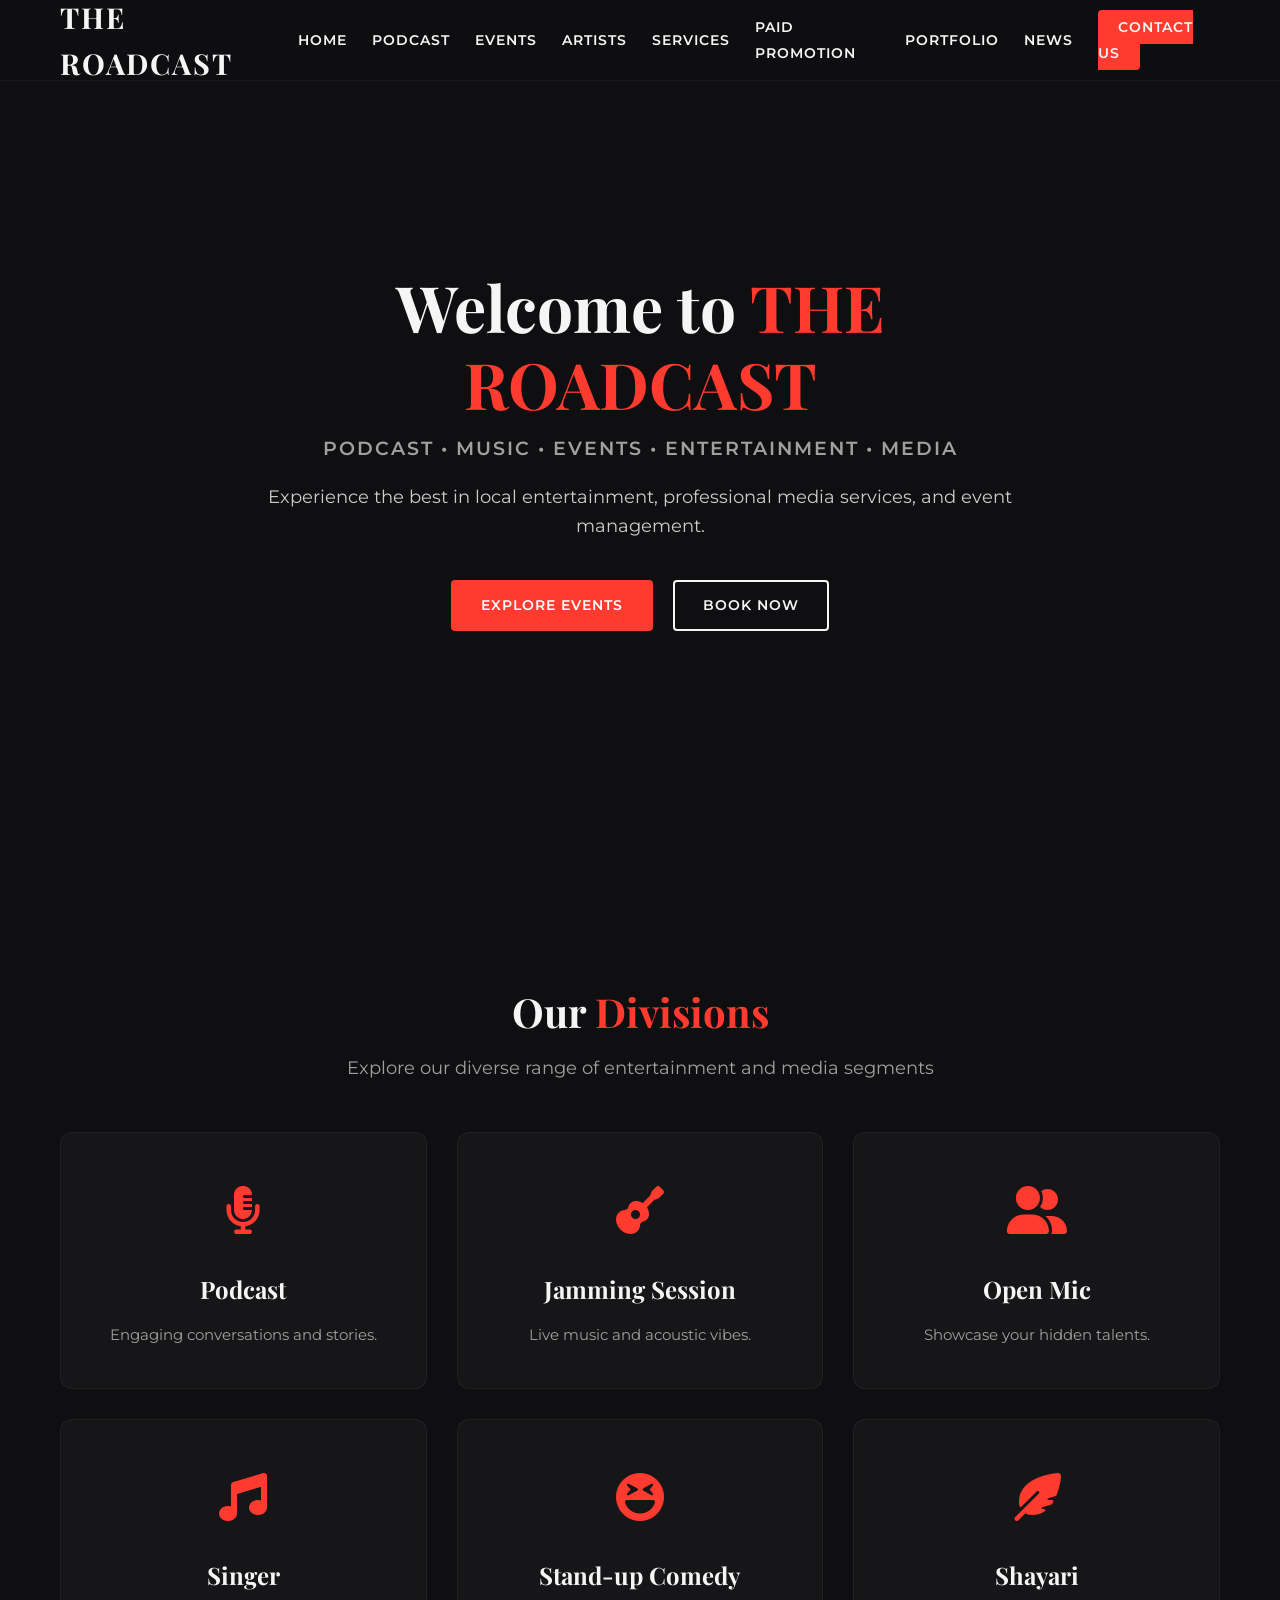
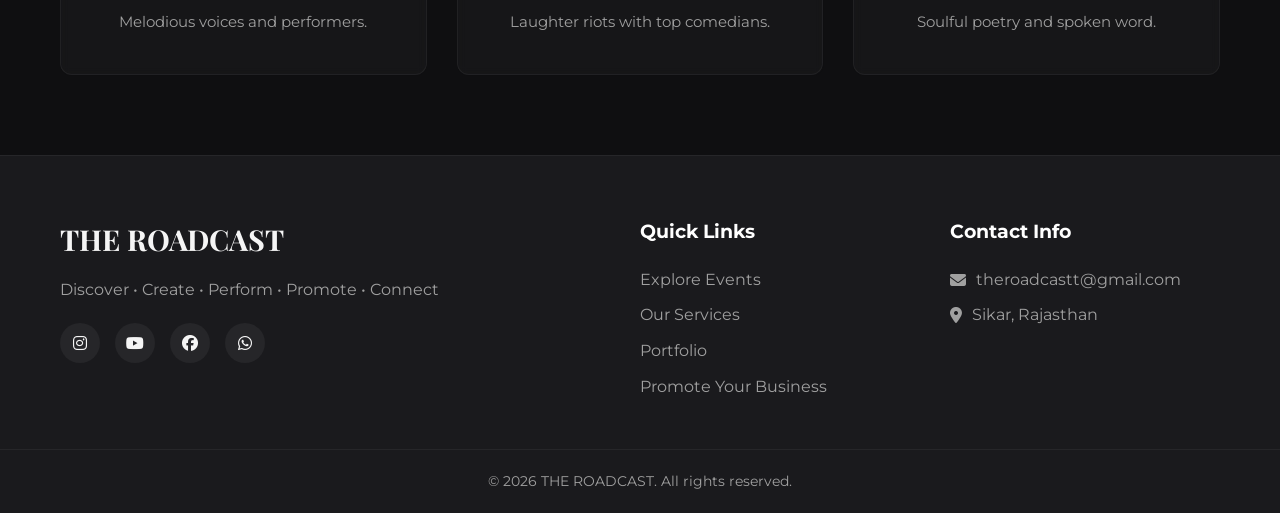
==== index.html @ bae83211 "Convert to static HTML for GitHub Pages hosting" ====
<!DOCTYPE html>
<html lang="en">
<head>
    <meta charset="UTF-8">
    <meta name="viewport" content="width=device-width, initial-scale=1.0">
    <title>THE ROADCAST | Podcast • Music • Events • Entertainment • Media</title>
    <!-- Fonts -->
    <link rel="preconnect" href="https://fonts.googleapis.com">
    <link rel="preconnect" href="https://fonts.gstatic.com" crossorigin>
    <link href="https://fonts.googleapis.com/css2?family=Montserrat:wght@400;600;800&family=Playfair+Display:ital,wght@0,700;1,700&display=swap" rel="stylesheet">
    <!-- FontAwesome -->
    <link rel="stylesheet" href="https://cdnjs.cloudflare.com/ajax/libs/font-awesome/6.4.0/css/all.min.css">
    <!-- Custom CSS -->
    <link rel="stylesheet" href="css/style.css">
</head>
<body>
    <!-- Header / Navigation -->
    <header class="header">
        <div class="container header-container">
            <a href="index.html" class="logo">THE ROADCAST</a>

            <nav class="nav">
                <ul class="nav-list">
                    <li><a href="index.html">Home</a></li>
                    <li><a href="podcast.html">Podcast</a></li>
                    <li><a href="events.html">Events</a></li>
                    <li><a href="artists.html">Artists</a></li>
                    <li><a href="services.html">Services</a></li>
                    <li><a href="promotion.html">Paid Promotion</a></li>
                    <li><a href="portfolio.html">Portfolio</a></li>
                    <li><a href="news.html">News</a></li>
                    <li><a href="contact.html" class="btn-nav">Contact Us</a></li>
                </ul>
                <div class="mobile-menu-btn">
                    <i class="fas fa-bars"></i>
                </div>
            </nav>
        </div>
    </header>

    <!-- Main Content Start -->
    <main class="main-content">

<!-- Hero Section -->
<section class="hero">
    <div class="hero-overlay"></div>
    <div class="container hero-content">
        <h1 class="hero-title">Welcome to <span class="text-accent">THE ROADCAST</span></h1>
        <p class="hero-tagline">Podcast • Music • Events • Entertainment • Media</p>
        <p class="hero-desc">Experience the best in local entertainment, professional media services, and event management.</p>
        <div class="hero-buttons">
            <a href="events.html" class="btn btn-primary">Explore Events</a>
            <a href="contact.html" class="btn btn-outline">Book Now</a>
        </div>
    </div>
</section>

<!-- Featured Categories Section -->
<section class="categories-section section-padding">
    <div class="container">
        <div class="section-header">
            <h2>Our <span class="text-accent">Divisions</span></h2>
            <p>Explore our diverse range of entertainment and media segments</p>
        </div>

        <div class="categories-grid">
            <!-- Card 1 -->
            <a href="podcast.php" class="category-card">
                <div class="card-icon"><i class="fas fa-microphone-alt"></i></div>
                <h3>Podcast</h3>
                <p>Engaging conversations and stories.</p>
            </a>

            <!-- Card 2 -->
            <a href="events.html#jamming" class="category-card">
                <div class="card-icon"><i class="fas fa-guitar"></i></div>
                <h3>Jamming Session</h3>
                <p>Live music and acoustic vibes.</p>
            </a>

            <!-- Card 3 -->
            <a href="events.html#openmic" class="category-card">
                <div class="card-icon"><i class="fas fa-user-friends"></i></div>
                <h3>Open Mic</h3>
                <p>Showcase your hidden talents.</p>
            </a>

            <!-- Card 4 -->
            <a href="artists.html#singers" class="category-card">
                <div class="card-icon"><i class="fas fa-music"></i></div>
                <h3>Singer</h3>
                <p>Melodious voices and performers.</p>
            </a>

            <!-- Card 5 -->
            <a href="artists.html#comedy" class="category-card">
                <div class="card-icon"><i class="fas fa-laugh-squint"></i></div>
                <h3>Stand-up Comedy</h3>
                <p>Laughter riots with top comedians.</p>
            </a>

            <!-- Card 6 -->
            <a href="artists.html#shayari" class="category-card">
                <div class="card-icon"><i class="fas fa-feather-alt"></i></div>
                <h3>Shayari</h3>
                <p>Soulful poetry and spoken word.</p>
            </a>
        </div>
    </div>
</section>

    </main>
    <!-- Main Content End -->

    <!-- Footer -->
    <footer class="footer">
        <div class="container footer-container">
            <div class="footer-brand">
                <h3>THE ROADCAST</h3>
                <p>Discover • Create • Perform • Promote • Connect</p>
                <div class="social-links">
                    <a href="#" target="_blank"><i class="fab fa-instagram"></i></a>
                    <a href="#" target="_blank"><i class="fab fa-youtube"></i></a>
                    <a href="#" target="_blank"><i class="fab fa-facebook"></i></a>
                    <a href="#" target="_blank"><i class="fab fa-whatsapp"></i></a>
                </div>
            </div>
            <div class="footer-links">
                <h4>Quick Links</h4>
                <ul>
                    <li><a href="events.html">Explore Events</a></li>
                    <li><a href="services.html">Our Services</a></li>
                    <li><a href="portfolio.html">Portfolio</a></li>
                    <li><a href="promotion.html">Promote Your Business</a></li>
                </ul>
            </div>
            <div class="footer-contact">
                <h4>Contact Info</h4>
                <p><i class="fas fa-envelope"></i> theroadcastt@gmail.com</p>
                <p><i class="fas fa-map-marker-alt"></i> Sikar, Rajasthan</p>
            </div>
        </div>
        <div class="footer-bottom">
            <p>&copy; 2026 THE ROADCAST. All rights reserved.</p>
        </div>
    </footer>

    <!-- Custom JS -->
    <script src="js/script.js"></script>
</body>
</html>
---- css/style.css ----
/* ==========================================
   Base Styles & Variables
   ========================================== */
:root {
    --bg-color: #0f0f11;         /* Deep cinematic black */
    --bg-light: #1a1a1d;         /* Slightly lighter black for cards */
    --text-main: #f5f5f5;        /* Off-white for readability */
    --text-muted: #a0a0a0;
    --accent-color: #ff3b30;     /* Vibrant Red/Orange accent */
    --accent-hover: #d63026;
    --font-heading: 'Playfair Display', serif;
    --font-body: 'Montserrat', sans-serif;
    --transition: all 0.3s ease;
}

* {
    margin: 0;
    padding: 0;
    box-sizing: border-box;
}

body {
    font-family: var(--font-body);
    background-color: var(--bg-color);
    color: var(--text-main);
    line-height: 1.6;
    overflow-x: hidden;
}

a {
    text-decoration: none;
    color: inherit;
    transition: var(--transition);
}

ul {
    list-style: none;
}

.container {
    max-width: 1200px;
    margin: 0 auto;
    padding: 0 20px;
}

.text-accent {
    color: var(--accent-color);
}

.section-padding {
    padding: 80px 0;
}

.section-header {
    text-align: center;
    margin-bottom: 50px;
}

.section-header h2 {
    font-family: var(--font-heading);
    font-size: 2.5rem;
    margin-bottom: 10px;
}

.section-header p {
    color: var(--text-muted);
    font-size: 1.1rem;
}

/* ==========================================
   Buttons
   ========================================== */
.btn {
    display: inline-block;
    padding: 12px 28px;
    font-weight: 600;
    border-radius: 4px;
    text-transform: uppercase;
    letter-spacing: 1px;
    font-size: 0.9rem;
    cursor: pointer;
    transition: var(--transition);
}

.btn-primary {
    background-color: var(--accent-color);
    color: #fff;
    border: 2px solid var(--accent-color);
}

.btn-primary:hover {
    background-color: var(--accent-hover);
    border-color: var(--accent-hover);
    transform: translateY(-2px);
}

.btn-outline {
    background-color: transparent;
    color: var(--text-main);
    border: 2px solid var(--text-main);
}

.btn-outline:hover {
    background-color: var(--text-main);
    color: var(--bg-color);
    transform: translateY(-2px);
}

/* ==========================================
   Header & Navigation
   ========================================== */
.header {
    background-color: rgba(15, 15, 17, 0.95);
    backdrop-filter: blur(10px);
    position: fixed;
    width: 100%;
    top: 0;
    z-index: 1000;
    border-bottom: 1px solid rgba(255, 255, 255, 0.05);
}

.header-container {
    display: flex;
    justify-content: space-between;
    align-items: center;
    height: 80px;
}

.logo {
    font-family: var(--font-heading);
    font-size: 1.8rem;
    font-weight: 700;
    color: var(--text-main);
    letter-spacing: 2px;
}

.nav-list {
    display: flex;
    gap: 25px;
    align-items: center;
}

.nav-list a {
    font-size: 0.9rem;
    font-weight: 600;
    text-transform: uppercase;
    letter-spacing: 1px;
}

.nav-list a:hover {
    color: var(--accent-color);
}

.btn-nav {
    background-color: var(--accent-color);
    padding: 8px 20px;
    border-radius: 4px;
}

.btn-nav:hover {
    background-color: var(--accent-hover);
    color: #fff !important;
}

.mobile-menu-btn {
    display: none;
    font-size: 1.5rem;
    cursor: pointer;
}

/* ==========================================
   Hero Section
   ========================================== */
.hero {
    height: 100vh;
    display: flex;
    align-items: center;
    justify-content: center;
    text-align: center;
    position: relative;
    background: url('../assets/images/hero-bg.jpg') center/cover no-repeat;
    margin-top: 0; /* Header overlaps */
}

.hero-overlay {
    position: absolute;
    top: 0;
    left: 0;
    width: 100%;
    height: 100%;
    background: linear-gradient(to bottom, rgba(15, 15, 17, 0.8), rgba(15, 15, 17, 1));
}

.hero-content {
    position: relative;
    z-index: 1;
    max-width: 800px;
}

.hero-title {
    font-family: var(--font-heading);
    font-size: 4rem;
    margin-bottom: 10px;
    line-height: 1.2;
}

.hero-tagline {
    font-size: 1.2rem;
    font-weight: 600;
    letter-spacing: 2px;
    color: var(--text-muted);
    margin-bottom: 20px;
    text-transform: uppercase;
}

.hero-desc {
    font-size: 1.1rem;
    margin-bottom: 40px;
    color: #ccc;
}

.hero-buttons {
    display: flex;
    gap: 20px;
    justify-content: center;
}

/* ==========================================
   Categories Grid
   ========================================== */
.categories-grid {
    display: grid;
    grid-template-columns: repeat(auto-fit, minmax(300px, 1fr));
    gap: 30px;
}

.category-card {
    background: rgba(255, 255, 255, 0.03);
    border: 1px solid rgba(255, 255, 255, 0.05);
    border-radius: 12px;
    padding: 40px 30px;
    text-align: center;
    backdrop-filter: blur(5px);
    transition: var(--transition);
}

.category-card:hover {
    transform: translateY(-10px);
    background: rgba(255, 255, 255, 0.08);
    border-color: var(--accent-color);
}

.card-icon {
    font-size: 3rem;
    color: var(--accent-color);
    margin-bottom: 20px;
}

.category-card h3 {
    font-family: var(--font-heading);
    font-size: 1.5rem;
    margin-bottom: 15px;
}

.category-card p {
    color: var(--text-muted);
    font-size: 0.95rem;
}

/* ==========================================
   Footer
   ========================================== */
.footer {
    background-color: var(--bg-light);
    padding: 60px 0 20px;
    border-top: 1px solid rgba(255, 255, 255, 0.05);
}

.footer-container {
    display: grid;
    grid-template-columns: 2fr 1fr 1fr;
    gap: 40px;
    margin-bottom: 40px;
}

.footer-brand h3 {
    font-family: var(--font-heading);
    font-size: 1.8rem;
    margin-bottom: 15px;
}

.footer-brand p {
    color: var(--text-muted);
    margin-bottom: 20px;
}

.social-links {
    display: flex;
    gap: 15px;
}

.social-links a {
    display: flex;
    align-items: center;
    justify-content: center;
    width: 40px;
    height: 40px;
    background-color: rgba(255, 255, 255, 0.05);
    border-radius: 50%;
    transition: var(--transition);
}

.social-links a:hover {
    background-color: var(--accent-color);
    color: #fff;
    transform: translateY(-3px);
}

.footer h4 {
    font-size: 1.2rem;
    margin-bottom: 20px;
    color: #fff;
}

.footer-links ul li {
    margin-bottom: 10px;
}

.footer-links ul li a {
    color: var(--text-muted);
}

.footer-links ul li a:hover {
    color: var(--accent-color);
    padding-left: 5px;
}

.footer-contact p {
    color: var(--text-muted);
    margin-bottom: 10px;
    display: flex;
    align-items: center;
    gap: 10px;
}

.footer-bottom {
    text-align: center;
    padding-top: 20px;
    border-top: 1px solid rgba(255, 255, 255, 0.05);
    color: var(--text-muted);
    font-size: 0.9rem;
}

/* ==========================================
   Responsive
   ========================================== */
@media (max-width: 992px) {
    .nav-list {
        display: none; /* Will handle mobile menu with JS */
    }

    .mobile-menu-btn {
        display: block;
    }

    .hero-title {
        font-size: 3rem;
    }

    .footer-container {
        grid-template-columns: 1fr;
    }
}

@media (max-width: 576px) {
    .hero-title {
        font-size: 2.2rem;
    }

    .hero-tagline {
        font-size: 0.9rem;
    }

    .hero-buttons {
        flex-direction: column;
    }
}
/* ==========================================
   Page Headers (Subpages)
   ========================================== */
.page-header {
    height: 40vh;
    min-height: 300px;
    display: flex;
    align-items: center;
    justify-content: center;
    position: relative;
    background-color: var(--bg-light);
    margin-top: 0;
}

.header-overlay {
    position: absolute;
    top: 0;
    left: 0;
    width: 100%;
    height: 100%;
    background: rgba(15, 15, 17, 0.8);
}

.relative { position: relative; }
.z-10 { z-index: 10; }
.text-center { text-align: center; }
.mt-3 { margin-top: 15px; }
.bg-alt { background-color: var(--bg-light); }
.border-top { border-top: 1px solid rgba(255, 255, 255, 0.05); }

.page-title {
    font-family: var(--font-heading);
    font-size: 3rem;
    margin-bottom: 10px;
}

.page-subtitle {
    font-size: 1.1rem;
    color: var(--text-muted);
}

/* ==========================================
   Artists Section
   ========================================== */
.artists-grid {
    display: flex;
    flex-direction: column;
    gap: 60px;
}

.artist-card {
    display: flex;
    background: rgba(255, 255, 255, 0.02);
    border: 1px solid rgba(255, 255, 255, 0.05);
    border-radius: 12px;
    overflow: hidden;
    transition: var(--transition);
}

.artist-card:hover {
    border-color: var(--text-muted);
    background: rgba(255, 255, 255, 0.04);
}

.artist-image {
    flex: 0 0 400px;
}

.artist-image img {
    width: 100%;
    height: 100%;
    object-fit: cover;
}

.artist-content {
    padding: 40px;
    flex: 1;
    display: flex;
    flex-direction: column;
    justify-content: center;
}

.artist-content h2 {
    font-family: var(--font-heading);
    font-size: 2.2rem;
    margin-bottom: 5px;
}

.artist-content .designation {
    font-weight: 600;
    text-transform: uppercase;
    letter-spacing: 1px;
    margin-bottom: 20px;
    font-size: 0.9rem;
}

.artist-content .bio {
    font-size: 1.1rem;
    color: #ccc;
    margin-bottom: 30px;
}

.featured-work {
    margin-bottom: 30px;
}

.featured-work h4 {
    margin-bottom: 15px;
    font-size: 1.1rem;
}

.featured-work ul li {
    margin-bottom: 8px;
    color: var(--text-muted);
}

.featured-work ul li i {
    color: var(--accent-color);
    margin-right: 10px;
}

.social-btn {
    display: inline-flex;
    align-items: center;
    gap: 10px;
    padding: 12px 25px;
    border-radius: 4px;
    font-weight: 600;
    width: max-content;
    text-transform: uppercase;
    font-size: 0.9rem;
}

.social-btn.instagram {
    background: linear-gradient(45deg, #f09433 0%, #e6683c 25%, #dc2743 50%, #cc2366 75%, #bc1888 100%);
    color: #fff;
}

.social-btn.instagram:hover {
    transform: translateY(-2px);
    box-shadow: 0 5px 15px rgba(220, 39, 67, 0.4);
}

/* ==========================================
   Events Section
   ========================================== */
.events-grid {
    display: grid;
    grid-template-columns: repeat(auto-fit, minmax(350px, 1fr));
    gap: 30px;
}

.event-card {
    background: var(--bg-color);
    border: 1px solid rgba(255, 255, 255, 0.05);
    border-radius: 8px;
    overflow: hidden;
}

.event-img {
    position: relative;
    height: 250px;
}

.event-img img {
    width: 100%;
    height: 100%;
    object-fit: cover;
}

.event-badge {
    position: absolute;
    top: 15px;
    right: 15px;
    background: var(--accent-color);
    color: #fff;
    padding: 5px 12px;
    border-radius: 20px;
    font-size: 0.8rem;
    font-weight: 600;
    text-transform: uppercase;
}
.event-badge.bg-gray {
    background: #555;
}

.event-info {
    padding: 25px;
}

.event-info h3 {
    font-family: var(--font-heading);
    font-size: 1.5rem;
    margin-bottom: 10px;
}

.event-meta {
    color: var(--accent-color);
    font-size: 0.9rem;
    margin-bottom: 15px;
}
.event-meta i { margin-right: 5px; }

.event-info p {
    color: var(--text-muted);
}

/* ==========================================
   Pricing Section
   ========================================== */
.pricing-container {
    display: flex;
    justify-content: center;
    gap: 30px;
    flex-wrap: wrap;
}

.pricing-card {
    background: var(--bg-color);
    border: 1px solid rgba(255, 255, 255, 0.1);
    border-radius: 12px;
    padding: 40px;
    width: 100%;
    max-width: 380px;
    text-align: center;
    transition: var(--transition);
}

.pricing-card.featured {
    border-color: var(--accent-color);
    transform: scale(1.05);
    box-shadow: 0 10px 30px rgba(255, 59, 48, 0.1);
}

.pricing-card:hover {
    transform: translateY(-10px);
}
.pricing-card.featured:hover {
    transform: scale(1.05) translateY(-10px);
}

.price-header h3 {
    font-family: var(--font-heading);
    font-size: 1.5rem;
    margin-bottom: 15px;
}

.price {
    font-size: 3.5rem;
    font-weight: 800;
    margin-bottom: 30px;
    color: var(--text-main);
}
.price span {
    font-size: 1.5rem;
    vertical-align: super;
    color: var(--text-muted);
}

.price-body ul {
    text-align: left;
    margin-bottom: 30px;
}

.price-body ul li {
    margin-bottom: 15px;
    color: #ccc;
    padding-bottom: 15px;
    border-bottom: 1px solid rgba(255, 255, 255, 0.05);
}

.price-body ul li i {
    color: var(--accent-color);
    margin-right: 10px;
}

/* ==========================================
   Responsive Adjustments
   ========================================== */
@media (max-width: 768px) {
    .artist-card {
        flex-direction: column;
    }
    .artist-image {
        flex: 0 0 300px;
    }
    .pricing-card.featured {
        transform: scale(1);
    }
    .pricing-card.featured:hover {
        transform: translateY(-10px);
    }
}

/* ==========================================
   Services Section
   ========================================== */
.services-grid {
    display: grid;
    grid-template-columns: repeat(auto-fit, minmax(250px, 1fr));
    gap: 30px;
}

.service-box {
    background: rgba(255, 255, 255, 0.02);
    border: 1px solid rgba(255, 255, 255, 0.05);
    padding: 40px 30px;
    border-radius: 8px;
    text-align: center;
    transition: var(--transition);
}

.service-box:hover {
    background: rgba(255, 255, 255, 0.05);
    border-color: var(--accent-color);
    transform: translateY(-5px);
}

.service-icon {
    font-size: 2.5rem;
    color: var(--accent-color);
    margin-bottom: 20px;
}

.service-box h3 {
    font-family: var(--font-heading);
    font-size: 1.3rem;
    margin-bottom: 15px;
}

.service-box p {
    color: var(--text-muted);
    font-size: 0.95rem;
}

/* Service List Grid */
.services-list-grid {
    display: grid;
    grid-template-columns: repeat(auto-fit, minmax(300px, 1fr));
    gap: 30px;
}

.service-list-item {
    display: flex;
    gap: 20px;
    background: var(--bg-color);
    padding: 25px;
    border-radius: 8px;
    border-left: 4px solid var(--accent-color);
}

.list-icon {
    font-size: 2rem;
    color: var(--text-main);
}

.list-content h4 {
    font-size: 1.1rem;
    margin-bottom: 10px;
}

.list-content p {
    color: var(--text-muted);
    font-size: 0.9rem;
}

/* Promotion Platforms */
.platform-card:hover {
    border-color: var(--accent-color) !important;
    background: rgba(255,255,255,0.06) !important;
    transform: translateY(-5px);
}

/* ==========================================
   Portfolio Section
   ========================================== */
.portfolio-filters {
    margin-bottom: 40px;
    display: flex;
    justify-content: center;
    flex-wrap: wrap;
    gap: 10px;
}

.filter-btn {
    background: transparent;
    border: 1px solid rgba(255, 255, 255, 0.2);
    color: var(--text-main);
    padding: 8px 20px;
    border-radius: 30px;
    cursor: pointer;
    font-weight: 600;
    transition: var(--transition);
}

.filter-btn:hover, .filter-btn.active {
    background: var(--accent-color);
    border-color: var(--accent-color);
    color: #fff;
}

.portfolio-grid {
    display: grid;
    grid-template-columns: repeat(auto-fill, minmax(300px, 1fr));
    grid-auto-rows: 250px;
    grid-auto-flow: dense;
    gap: 15px;
}

.portfolio-item {
    position: relative;
    overflow: hidden;
    border-radius: 8px;
    cursor: pointer;
}

/* Simulate masonry sizes */
.portfolio-item:nth-child(2n) {
    grid-row: span 2;
}
.portfolio-item:nth-child(3n) {
    grid-column: span 2;
    grid-row: span 2;
}

.portfolio-item img {
    width: 100%;
    height: 100%;
    object-fit: cover;
    transition: transform 0.5s ease;
}

.portfolio-overlay {
    position: absolute;
    top: 0;
    left: 0;
    width: 100%;
    height: 100%;
    background: rgba(15, 15, 17, 0.85);
    display: flex;
    align-items: center;
    justify-content: center;
    opacity: 0;
    transition: var(--transition);
}

.portfolio-info {
    text-align: center;
    transform: translateY(20px);
    transition: var(--transition);
}

.portfolio-info h4 {
    font-family: var(--font-heading);
    font-size: 1.5rem;
    margin-bottom: 5px;
    color: #fff;
}

.portfolio-info p {
    color: var(--accent-color);
    text-transform: uppercase;
    font-size: 0.85rem;
    font-weight: 600;
    letter-spacing: 1px;
}

.portfolio-item:hover .portfolio-overlay {
    opacity: 1;
}

.portfolio-item:hover .portfolio-info {
    transform: translateY(0);
}

.portfolio-item:hover img {
    transform: scale(1.1);
}

.portfolio-item.hide {
    display: none;
}

/* ==========================================
   News Section
   ========================================== */
.news-grid {
    display: grid;
    grid-template-columns: repeat(auto-fill, minmax(350px, 1fr));
    gap: 40px;
}

.news-card {
    background: var(--bg-light);
    border: 1px solid rgba(255, 255, 255, 0.05);
    border-radius: 8px;
    overflow: hidden;
    transition: var(--transition);
}

.news-card:hover {
    transform: translateY(-5px);
    border-color: rgba(255, 255, 255, 0.1);
    box-shadow: 0 10px 30px rgba(0,0,0,0.5);
}

.news-img {
    position: relative;
    height: 220px;
    overflow: hidden;
}

.news-img img {
    width: 100%;
    height: 100%;
    object-fit: cover;
    transition: transform 0.5s ease;
}

.news-card:hover .news-img img {
    transform: scale(1.05);
}

.news-category {
    position: absolute;
    bottom: 0;
    left: 0;
    background: var(--accent-color);
    color: #fff;
    padding: 6px 15px;
    font-size: 0.8rem;
    font-weight: 600;
    text-transform: uppercase;
}

.news-content {
    padding: 25px;
}

.news-meta {
    font-size: 0.85rem;
    color: var(--text-muted);
    margin-bottom: 15px;
}

.news-meta i {
    margin-right: 5px;
    color: var(--accent-color);
}

.news-content h3 {
    font-family: var(--font-heading);
    font-size: 1.3rem;
    margin-bottom: 15px;
    line-height: 1.4;
}

.news-content h3 a:hover {
    color: var(--accent-color);
}

.news-content p {
    color: #ccc;
    font-size: 0.95rem;
    margin-bottom: 20px;
    display: -webkit-box;
    -webkit-line-clamp: 3;
    -webkit-box-orient: vertical;
    overflow: hidden;
}

.read-more {
    color: var(--accent-color);
    font-weight: 600;
    font-size: 0.9rem;
    text-transform: uppercase;
    display: inline-flex;
    align-items: center;
    gap: 8px;
}

.read-more:hover {
    color: #fff;
}

/* ==========================================
   Podcast Section
   ========================================== */
.featured-podcast {
    display: flex;
    background: var(--bg-light);
    border: 1px solid rgba(255,255,255,0.05);
    border-radius: 12px;
    overflow: hidden;
    margin-bottom: 50px;
}

.podcast-img {
    flex: 0 0 450px;
    position: relative;
}

.podcast-img img {
    width: 100%;
    height: 100%;
    object-fit: cover;
}

.play-btn {
    position: absolute;
    top: 50%;
    left: 50%;
    transform: translate(-50%, -50%);
    width: 80px;
    height: 80px;
    background: var(--accent-color);
    color: #fff;
    border-radius: 50%;
    display: flex;
    align-items: center;
    justify-content: center;
    font-size: 2rem;
    cursor: pointer;
    box-shadow: 0 0 20px rgba(255,59,48,0.5);
    transition: var(--transition);
}

.play-btn:hover {
    transform: translate(-50%, -50%) scale(1.1);
}

.podcast-details {
    padding: 50px;
    flex: 1;
}

.podcast-details .badge {
    background: var(--accent-color);
    color: #fff;
    padding: 5px 12px;
    border-radius: 20px;
    font-size: 0.8rem;
    font-weight: 600;
    text-transform: uppercase;
    display: inline-block;
    margin-bottom: 20px;
}

.podcast-details h2 {
    font-family: var(--font-heading);
    font-size: 2.2rem;
    margin-bottom: 15px;
}

.podcast-meta {
    display: flex;
    gap: 20px;
    color: var(--text-muted);
    font-size: 0.9rem;
    margin-bottom: 25px;
}

.podcast-meta i {
    color: var(--accent-color);
    margin-right: 5px;
}

.podcast-details p {
    color: #ccc;
    font-size: 1.05rem;
    margin-bottom: 30px;
}

.listen-on p {
    font-weight: 600;
    margin-bottom: 10px;
    color: #fff;
}

.platform-links {
    display: flex;
    gap: 15px;
}

.btn-platform {
    display: inline-flex;
    align-items: center;
    gap: 8px;
    padding: 10px 20px;
    border-radius: 4px;
    font-weight: 600;
    font-size: 0.9rem;
    color: #fff;
}

.btn-platform.youtube { background: #FF0000; }
.btn-platform.spotify { background: #1DB954; }

.episodes-list {
    display: flex;
    flex-direction: column;
    gap: 20px;
}

.episode-card {
    display: flex;
    align-items: center;
    background: rgba(255,255,255,0.02);
    border: 1px solid rgba(255,255,255,0.05);
    border-radius: 8px;
    padding: 20px;
    transition: var(--transition);
}

.episode-card:hover {
    background: rgba(255,255,255,0.04);
    border-color: rgba(255,255,255,0.1);
}

.ep-img {
    width: 100px;
    height: 100px;
    border-radius: 8px;
    overflow: hidden;
    margin-right: 25px;
}

.ep-img img {
    width: 100%;
    height: 100%;
    object-fit: cover;
}

.ep-info {
    flex: 1;
}

.ep-info h4 {
    font-size: 1.2rem;
    margin-bottom: 5px;
}

.ep-meta {
    color: var(--accent-color);
    font-size: 0.85rem;
    margin-bottom: 10px;
}

.ep-info p {
    color: var(--text-muted);
    font-size: 0.95rem;
}

.ep-action {
    margin-left: 20px;
}

@media (max-width: 992px) {
    .featured-podcast {
        flex-direction: column;
    }
    .podcast-img {
        flex: 0 0 300px;
    }
}
@media (max-width: 768px) {
    .episode-card {
        flex-direction: column;
        text-align: center;
    }
    .ep-img {
        margin-right: 0;
        margin-bottom: 20px;
    }
    .ep-action {
        margin-left: 0;
        margin-top: 20px;
        width: 100%;
    }
    .ep-action .btn {
        width: 100%;
        display: block;
    }
}

/* ==========================================
   Contact Section
   ========================================== */
.info-item {
    display: flex;
    gap: 20px;
    margin-bottom: 30px;
}

.info-item > i {
    font-size: 1.5rem;
    color: var(--accent-color);
    background: rgba(255,59,48,0.1);
    width: 60px;
    height: 60px;
    display: flex;
    align-items: center;
    justify-content: center;
    border-radius: 50%;
    flex-shrink: 0;
}

.info-item h4 {
    font-size: 1.1rem;
    margin-bottom: 5px;
}

.info-item p, .info-item a {
    color: var(--text-muted);
    font-size: 0.95rem;
}
.info-item a:hover {
    color: var(--accent-color);
}

.form-box {
    background: var(--bg-light);
    border: 1px solid rgba(255, 255, 255, 0.05);
    padding: 40px;
    border-radius: 12px;
}

.form-row {
    display: flex;
    gap: 20px;
    margin-bottom: 20px;
}

.form-group {
    flex: 1;
    display: flex;
    flex-direction: column;
}

.form-group label {
    font-size: 0.9rem;
    color: #ccc;
    margin-bottom: 8px;
}

.form-control {
    background: rgba(15, 15, 17, 0.8);
    border: 1px solid rgba(255, 255, 255, 0.1);
    padding: 12px 15px;
    border-radius: 4px;
    color: #fff;
    font-family: var(--font-body);
    font-size: 1rem;
    transition: var(--transition);
}

.form-control:focus {
    outline: none;
    border-color: var(--accent-color);
    box-shadow: 0 0 0 2px rgba(255, 59, 48, 0.2);
}

input[type="date"]::-webkit-calendar-picker-indicator {
    filter: invert(1);
    opacity: 0.6;
}

.alert {
    padding: 15px;
    border-radius: 4px;
    margin-bottom: 25px;
    font-weight: 600;
}
.alert-success {
    background: rgba(40, 167, 69, 0.1);
    border: 1px solid #28a745;
    color: #28a745;
}
.alert-danger {
    background: rgba(220, 53, 69, 0.1);
    border: 1px solid #dc3545;
    color: #dc3545;
}

@media (max-width: 768px) {
    .contact-wrapper {
        grid-template-columns: 1fr !important;
    }
    .form-row {
        flex-direction: column;
        gap: 0;
    }
    .form-group {
        margin-bottom: 20px;
    }
    .form-box {
        padding: 25px;
    }
}
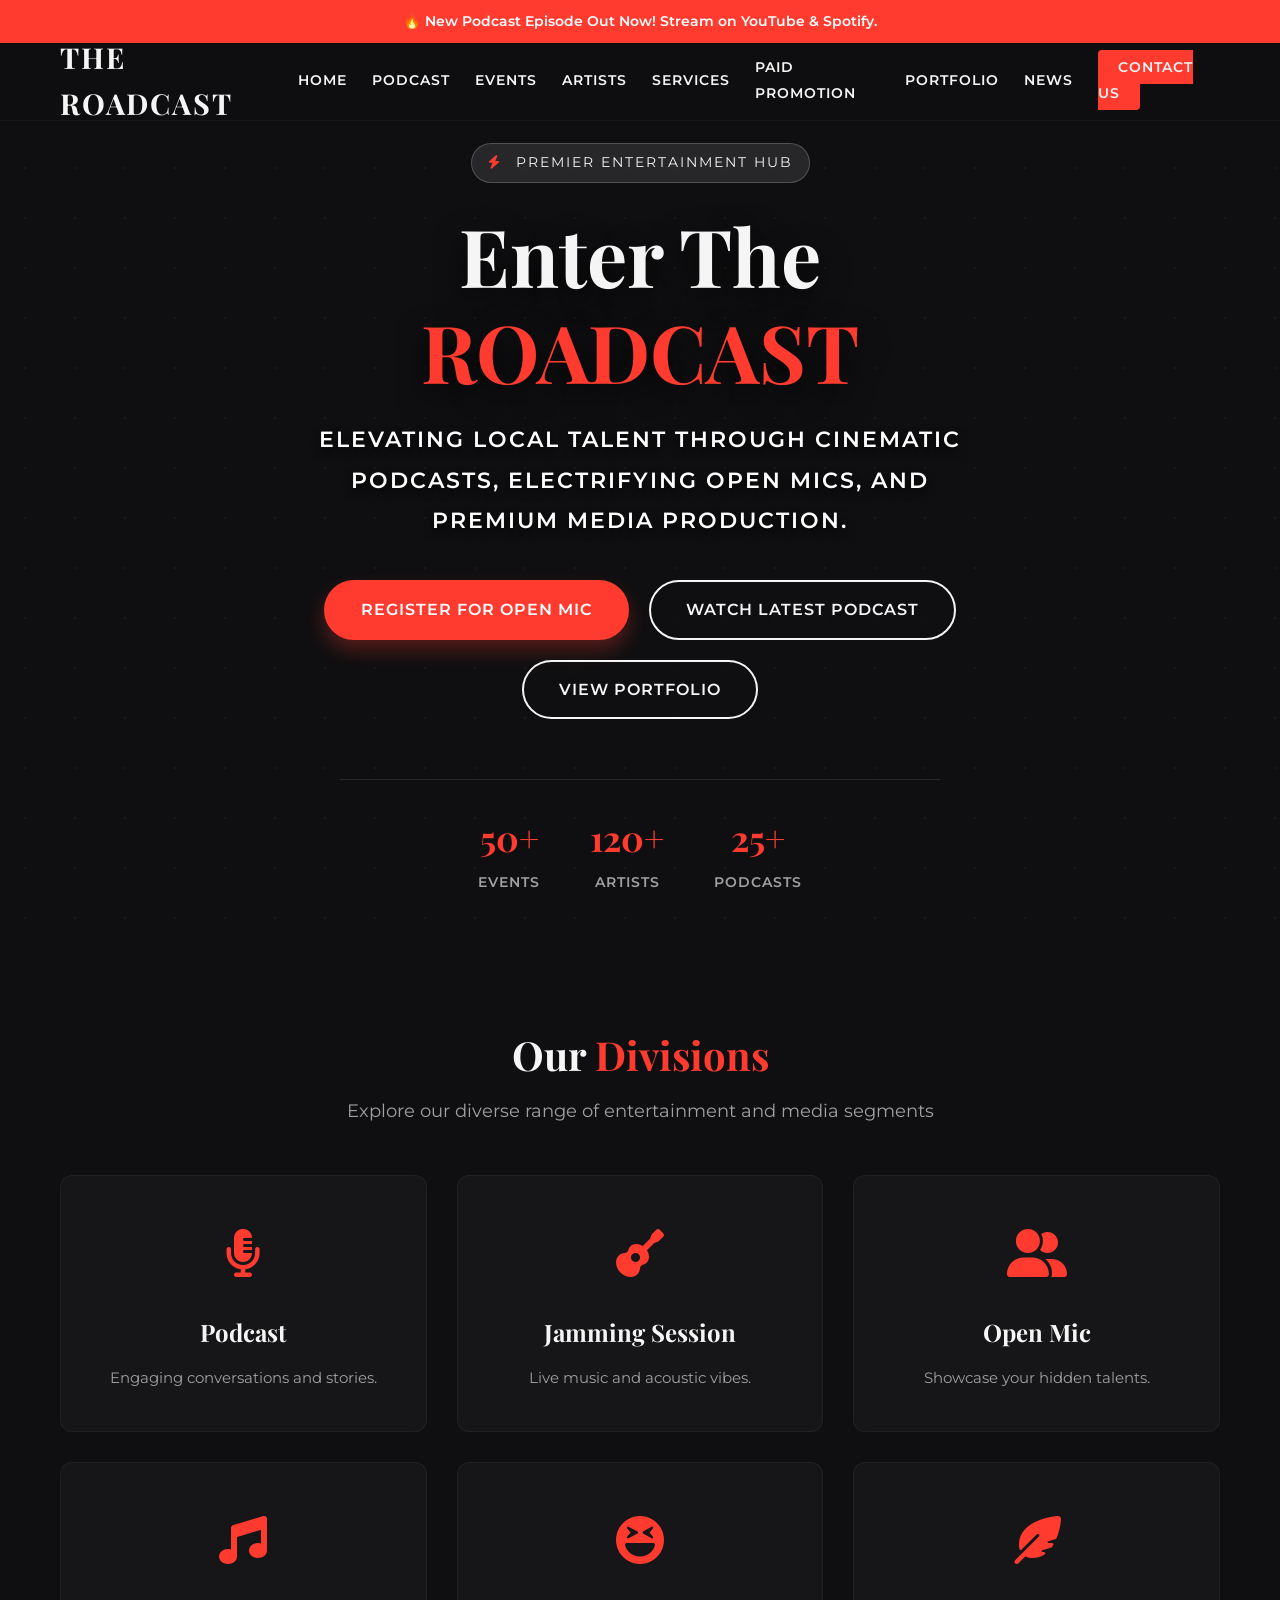
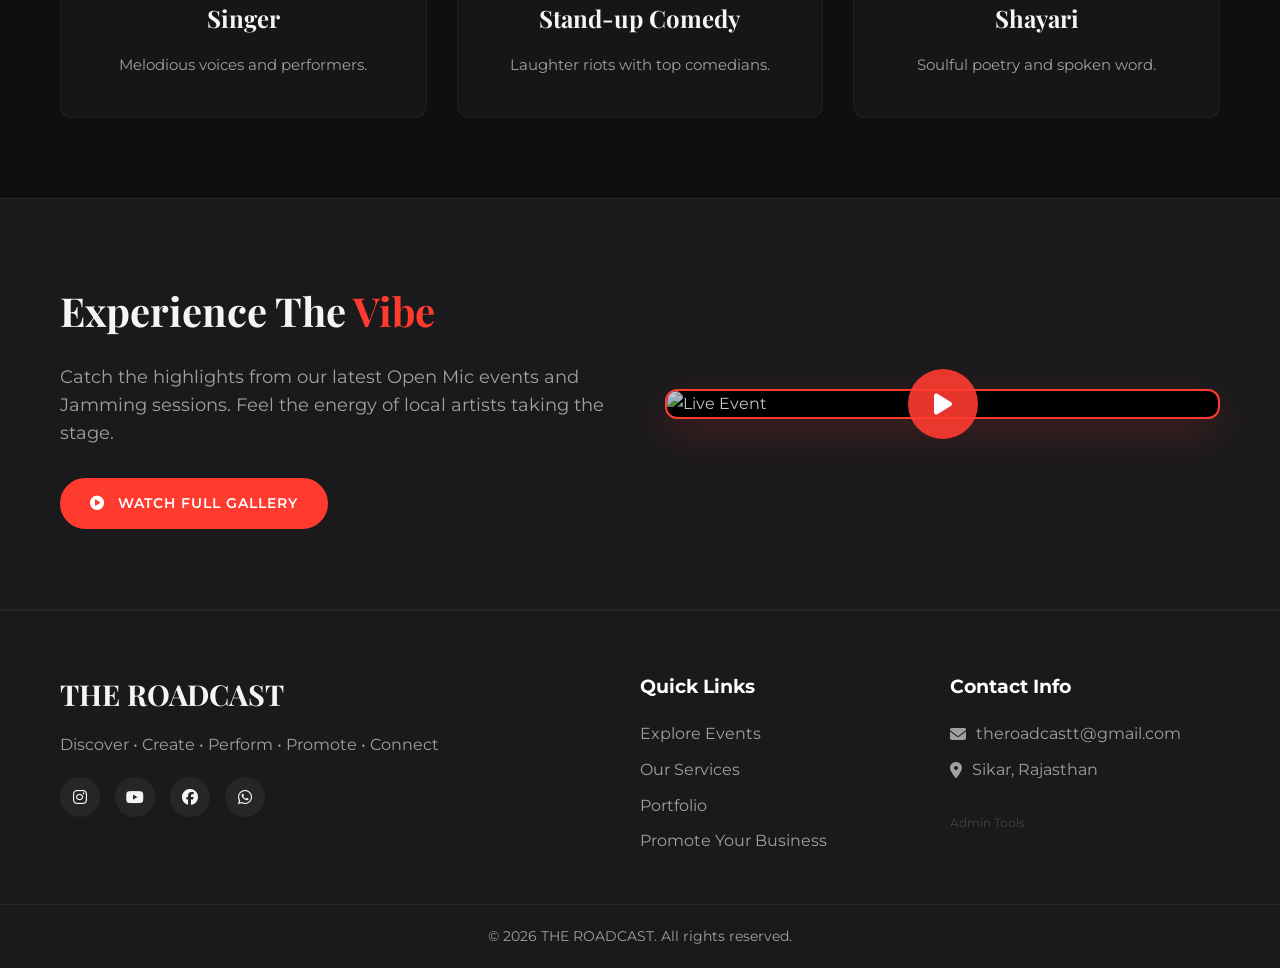
==== commit 6dca0caa: "Add JSON admin tool and beautify homepage" ====
--- a/index.html
+++ b/index.html
@@ -14,8 +14,13 @@
     <link rel="stylesheet" href="css/style.css">
 </head>
 <body>
+    <!-- Dynamic Announcement Bar -->
+    <div id="announcement-bar" style="background: var(--accent-color); color: #fff; text-align: center; padding: 10px; font-size: 0.9rem; font-weight: 600; display: none; position: relative; z-index: 1001;">
+        <span id="announcement-text"></span>
+    </div>
+
     <!-- Header / Navigation -->
-    <header class="header">
+    <header class="header" id="main-header">
         <div class="container header-container">
             <a href="index.html" class="logo">THE ROADCAST</a>
 
@@ -41,16 +46,31 @@
     <!-- Main Content Start -->
     <main class="main-content">
 
-<!-- Hero Section -->
-<section class="hero">
-    <div class="hero-overlay"></div>
-    <div class="container hero-content">
-        <h1 class="hero-title">Welcome to <span class="text-accent">THE ROADCAST</span></h1>
-        <p class="hero-tagline">Podcast • Music • Events • Entertainment • Media</p>
-        <p class="hero-desc">Experience the best in local entertainment, professional media services, and event management.</p>
-        <div class="hero-buttons">
-            <a href="events.html" class="btn btn-primary">Explore Events</a>
-            <a href="contact.html" class="btn btn-outline">Book Now</a>
+<!-- Hero Section (Enhanced) -->
+<section class="hero" style="background: linear-gradient(to bottom, rgba(15, 15, 17, 0.4), rgba(15, 15, 17, 1)), url('https://images.unsplash.com/photo-1598488035139-bdbb2231ce04?q=80&w=2070&auto=format&fit=crop') center/cover fixed no-repeat;">
+    <div class="particles" style="position: absolute; top:0; left:0; width:100%; height:100%; background-image: radial-gradient(#ff3b30 1px, transparent 1px); background-size: 50px 50px; opacity: 0.1;"></div>
+
+    <div class="container hero-content" style="padding-top: 50px;">
+        <div class="hero-badge" style="display:inline-block; padding: 8px 16px; background: rgba(255,255,255,0.1); border: 1px solid rgba(255,255,255,0.2); border-radius: 30px; margin-bottom: 25px; backdrop-filter: blur(5px); font-size: 0.85rem; letter-spacing: 2px; text-transform: uppercase;">
+            <i class="fas fa-bolt text-accent" style="margin-right: 8px;"></i> Premier Entertainment Hub
+        </div>
+
+        <h1 class="hero-title" style="font-size: 5rem; text-shadow: 0 10px 30px rgba(0,0,0,0.8); margin-bottom: 20px;">
+            Enter The <br><span class="text-accent" style="position:relative;">ROADCAST</span>
+        </h1>
+
+        <p class="hero-tagline" style="font-size: 1.4rem; color: #fff; text-shadow: 0 4px 10px rgba(0,0,0,0.8); max-width: 700px; margin: 0 auto 40px auto; line-height: 1.8;">
+            Elevating local talent through cinematic podcasts, electrifying open mics, and premium media production.
+        </p>
+
+        <div class="hero-buttons" id="dynamic-hero-buttons" style="display: flex; gap: 20px; justify-content: center; flex-wrap: wrap;">
+            <!-- Fallback buttons -->
+            <a href="events.html" class="btn btn-primary" style="padding: 15px 35px; font-size: 1rem; border-radius: 30px; box-shadow: 0 10px 20px rgba(255,59,48,0.3);">Explore Events</a>
+            <a href="contact.html" class="btn btn-outline" style="padding: 15px 35px; font-size: 1rem; border-radius: 30px; backdrop-filter: blur(5px);">Book Now</a>
+        </div>
+
+        <div class="hero-stats" id="dynamic-stats" style="display: flex; justify-content: center; gap: 50px; margin-top: 60px; border-top: 1px solid rgba(255,255,255,0.1); padding-top: 30px; max-width: 600px; margin-left: auto; margin-right: auto;">
+            <div style="text-align: center;"><h4 style="font-size: 2rem; color: var(--accent-color); margin-bottom: 5px;">50+</h4><p style="font-size: 0.8rem; text-transform: uppercase; letter-spacing: 1px; color: #a0a0a0;">Events</p></div>
         </div>
     </div>
 </section>
@@ -105,6 +125,25 @@
                 <h3>Shayari</h3>
                 <p>Soulful poetry and spoken word.</p>
             </a>
+        </div>
+    </div>
+</section>
+
+<!-- Embedded Video Banner -->
+<section class="section-padding" style="background: #1a1a1d; border-top: 1px solid rgba(255,255,255,0.05); border-bottom: 1px solid rgba(255,255,255,0.05);">
+    <div class="container" style="display: flex; align-items: center; gap: 50px; flex-wrap: wrap;">
+        <div style="flex: 1; min-width: 300px;">
+            <h2 style="font-family: var(--font-heading); font-size: 2.5rem; margin-bottom: 20px;">Experience The <span class="text-accent">Vibe</span></h2>
+            <p style="color: var(--text-muted); font-size: 1.1rem; margin-bottom: 30px;">Catch the highlights from our latest Open Mic events and Jamming sessions. Feel the energy of local artists taking the stage.</p>
+            <a href="portfolio.html" class="btn btn-primary" style="border-radius: 30px;"><i class="fas fa-play-circle" style="margin-right: 8px;"></i> Watch Full Gallery</a>
+        </div>
+        <div style="flex: 1; min-width: 300px; position: relative;">
+            <div style="background: #000; border-radius: 12px; overflow: hidden; border: 2px solid var(--accent-color); box-shadow: 0 15px 40px rgba(255,59,48,0.2);">
+                <img src="https://images.unsplash.com/photo-1516280440502-2c63dfb45508?q=80&w=2070&auto=format&fit=crop" style="width: 100%; display: block; opacity: 0.8;" alt="Live Event">
+                <div style="position: absolute; top:50%; left:50%; transform: translate(-50%, -50%);">
+                    <a href="podcast.html" style="display: flex; align-items: center; justify-content: center; width: 70px; height: 70px; background: rgba(255,59,48,0.9); border-radius: 50%; color: #fff; font-size: 1.5rem; transition: transform 0.3s;"><i class="fas fa-play"></i></a>
+                </div>
+            </div>
         </div>
     </div>
 </section>
@@ -138,6 +177,7 @@
                 <h4>Contact Info</h4>
                 <p><i class="fas fa-envelope"></i> theroadcastt@gmail.com</p>
                 <p><i class="fas fa-map-marker-alt"></i> Sikar, Rajasthan</p>
+                <a href="admin.html" style="color: #444; font-size: 12px; margin-top: 20px; display: inline-block;">Admin Tools</a>
             </div>
         </div>
         <div class="footer-bottom">
@@ -147,5 +187,55 @@
 
     <!-- Custom JS -->
     <script src="js/script.js"></script>
+
+    <script>
+        document.addEventListener('DOMContentLoaded', () => {
+            fetch('data.json?v=' + new Date().getTime())
+                .then(res => res.json())
+                .then(data => {
+                    // 1. Update Announcement
+                    if(data.announcement && data.announcement.trim() !== "") {
+                        document.getElementById('announcement-text').innerText = data.announcement;
+                        document.getElementById('announcement-bar').style.display = 'block';
+                        document.getElementById('main-header').style.top = '40px';
+                    }
+
+                    // 2. Update Hero Buttons
+                    if(data.quick_links && data.quick_links.length > 0) {
+                        const btnContainer = document.getElementById('dynamic-hero-buttons');
+                        btnContainer.innerHTML = '';
+
+                        data.quick_links.forEach(link => {
+                            const a = document.createElement('a');
+                            a.href = link.url;
+                            a.className = link.style === 'primary' ? 'btn btn-primary' : 'btn btn-outline';
+                            a.style.padding = '15px 35px';
+                            a.style.fontSize = '1rem';
+                            a.style.borderRadius = '30px';
+                            if(link.style === 'primary') a.style.boxShadow = '0 10px 20px rgba(255,59,48,0.3)';
+                            if(link.style === 'outline') a.style.backdropFilter = 'blur(5px)';
+                            a.innerText = link.title;
+                            btnContainer.appendChild(a);
+                        });
+                    }
+
+                    // 3. Update Stats
+                    if(data.stats) {
+                        const statsContainer = document.getElementById('dynamic-stats');
+                        statsContainer.innerHTML = '';
+
+                        for (const ObjectEntry of Object.entries(data.stats)) {
+                            const key = ObjectEntry[0];
+                            const value = ObjectEntry[1];
+                            const statDiv = document.createElement('div');
+                            statDiv.style.textAlign = 'center';
+                            statDiv.innerHTML = '<h4 style="font-size: 2.2rem; color: var(--accent-color); margin-bottom: 5px; font-family: var(--font-heading);">' + value + '</h4><p style="font-size: 0.85rem; text-transform: uppercase; letter-spacing: 1px; color: #a0a0a0; font-weight: 600;">' + key + '</p>';
+                            statsContainer.appendChild(statDiv);
+                        }
+                    }
+                })
+                .catch(err => console.log('Using default static content.'));
+        });
+    </script>
 </body>
 </html>
